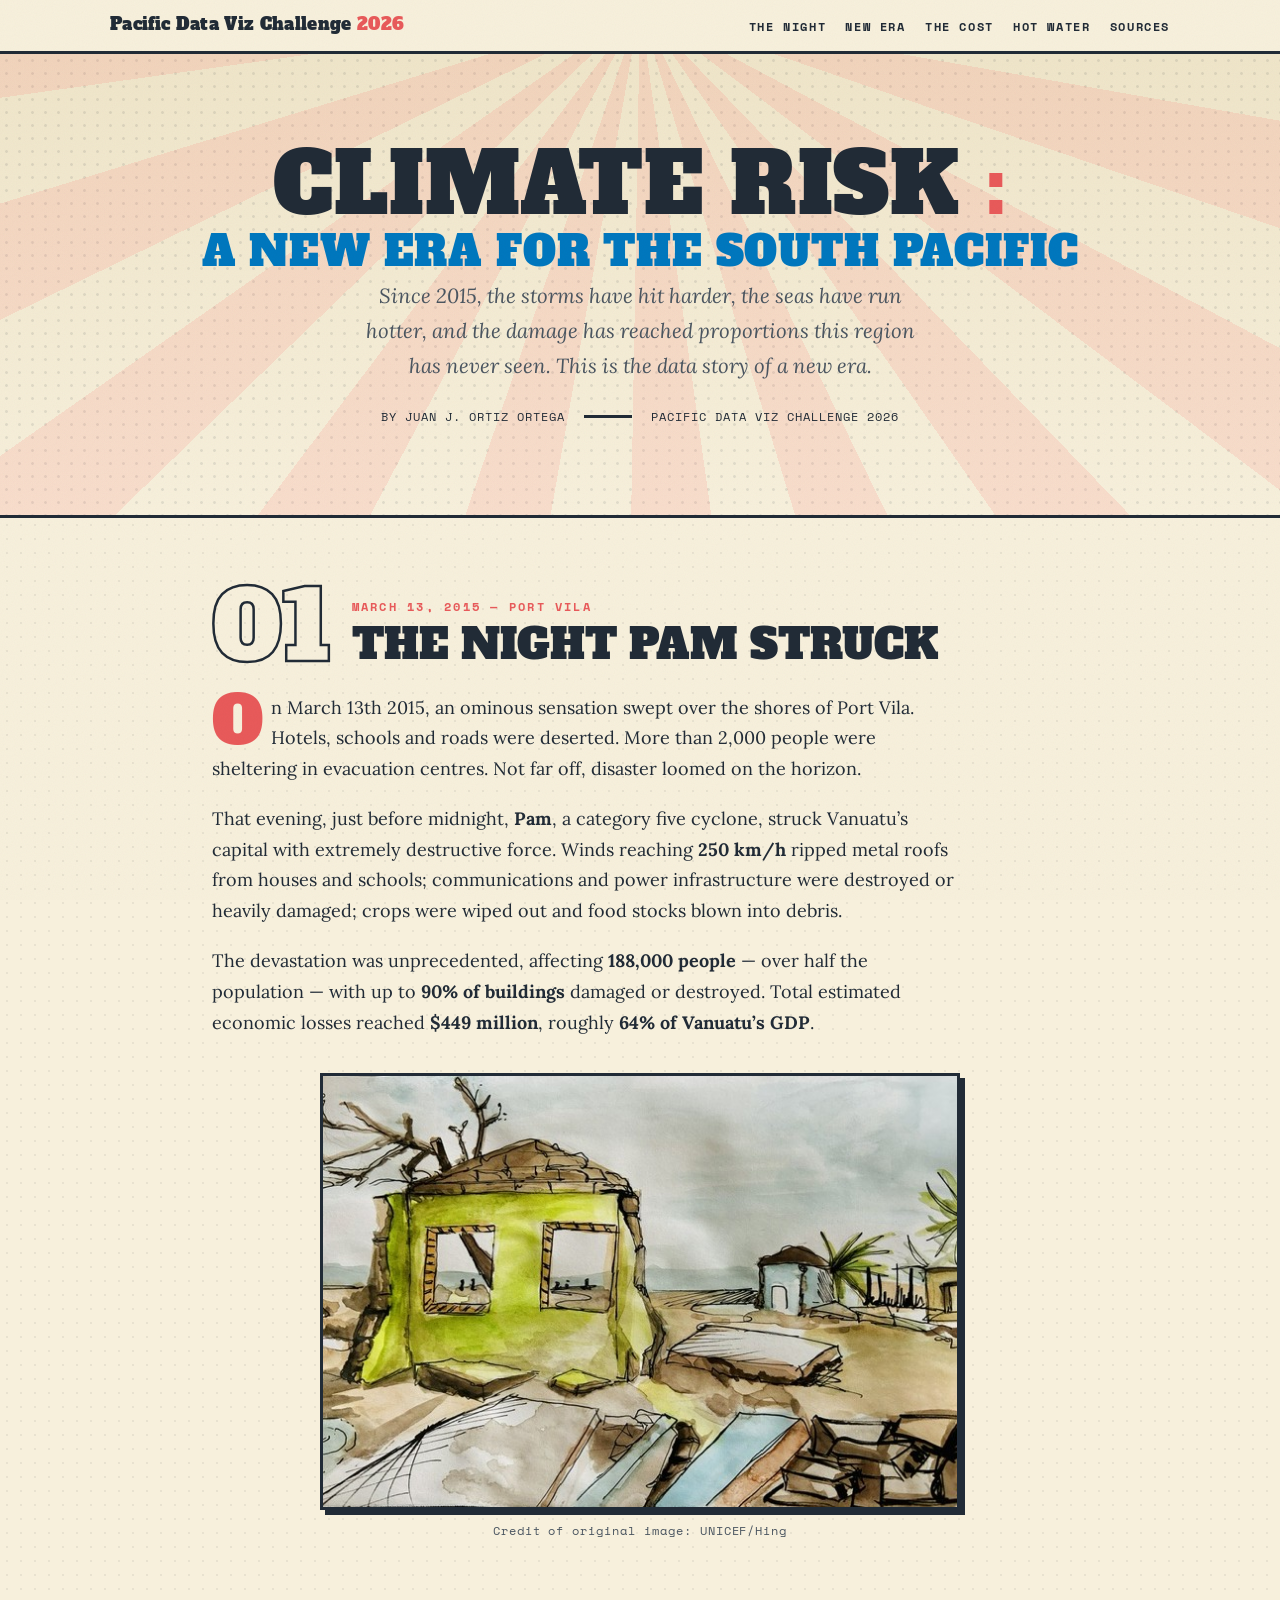
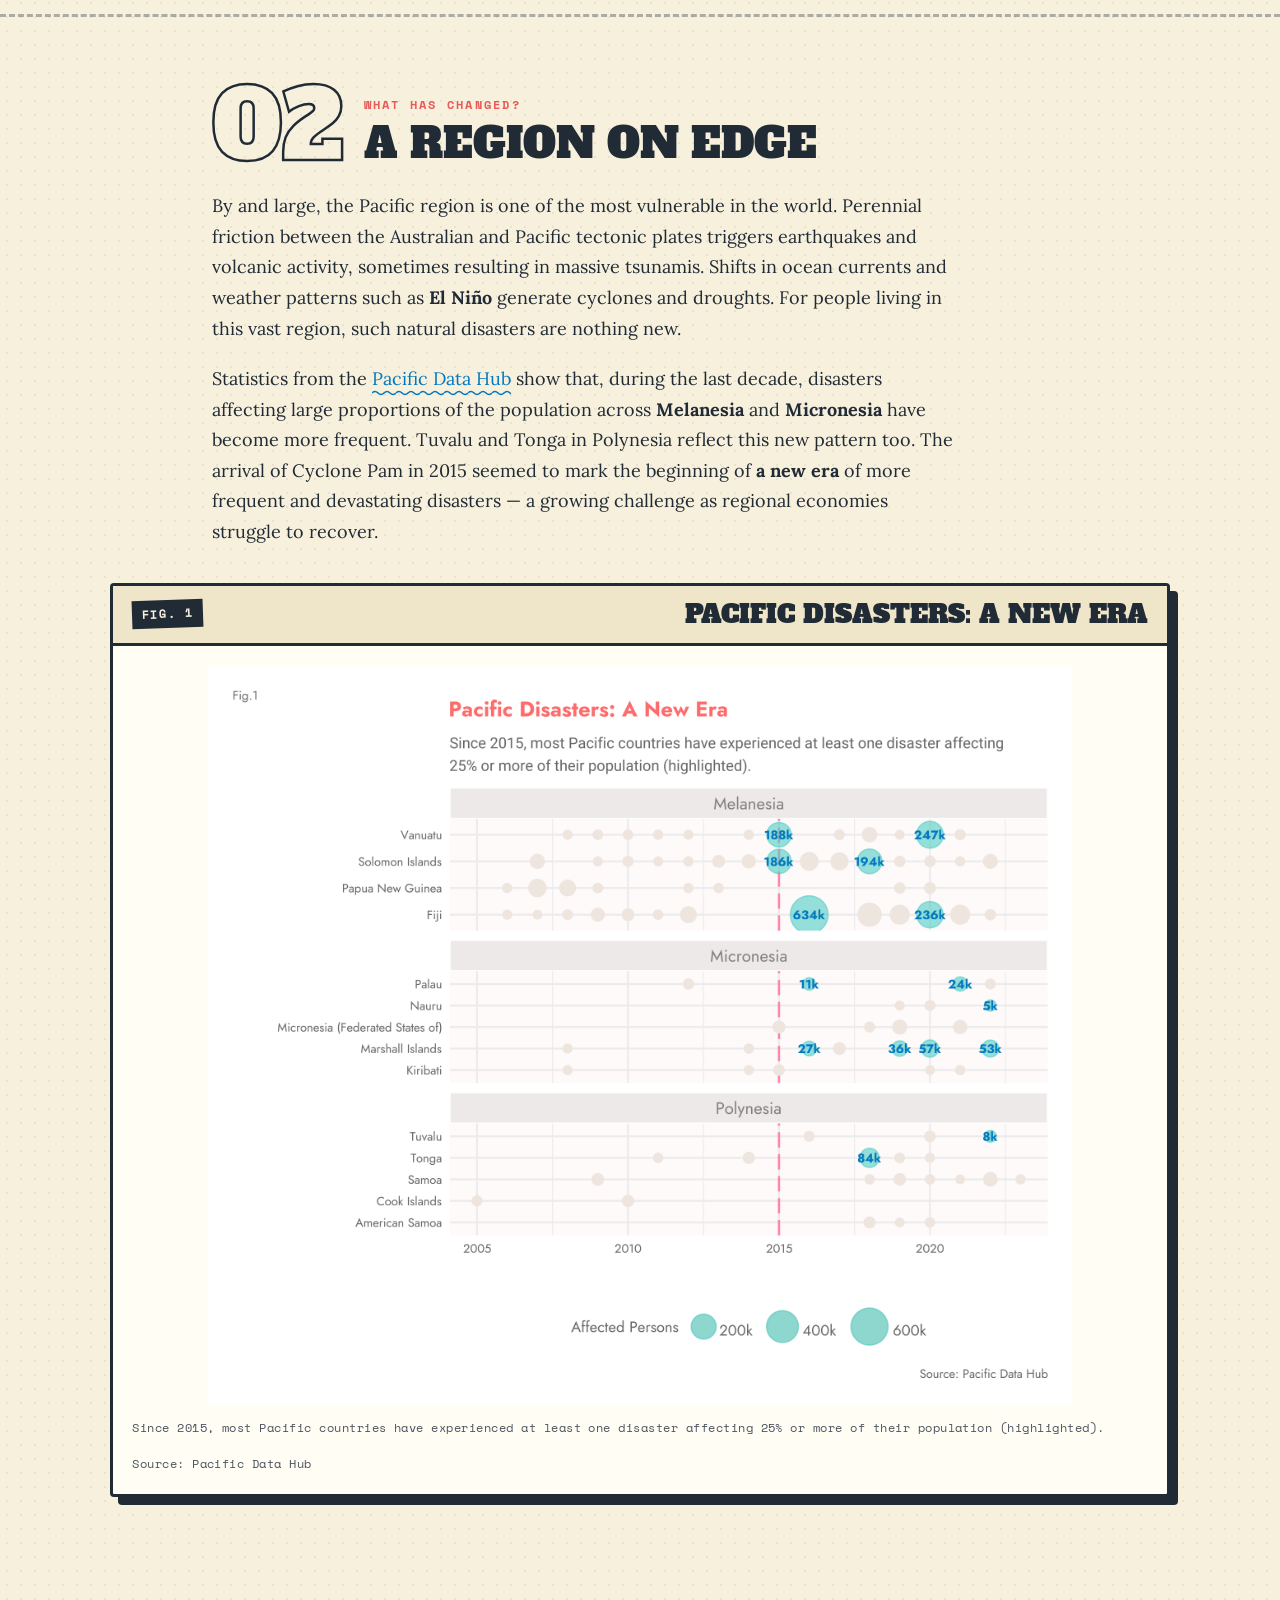
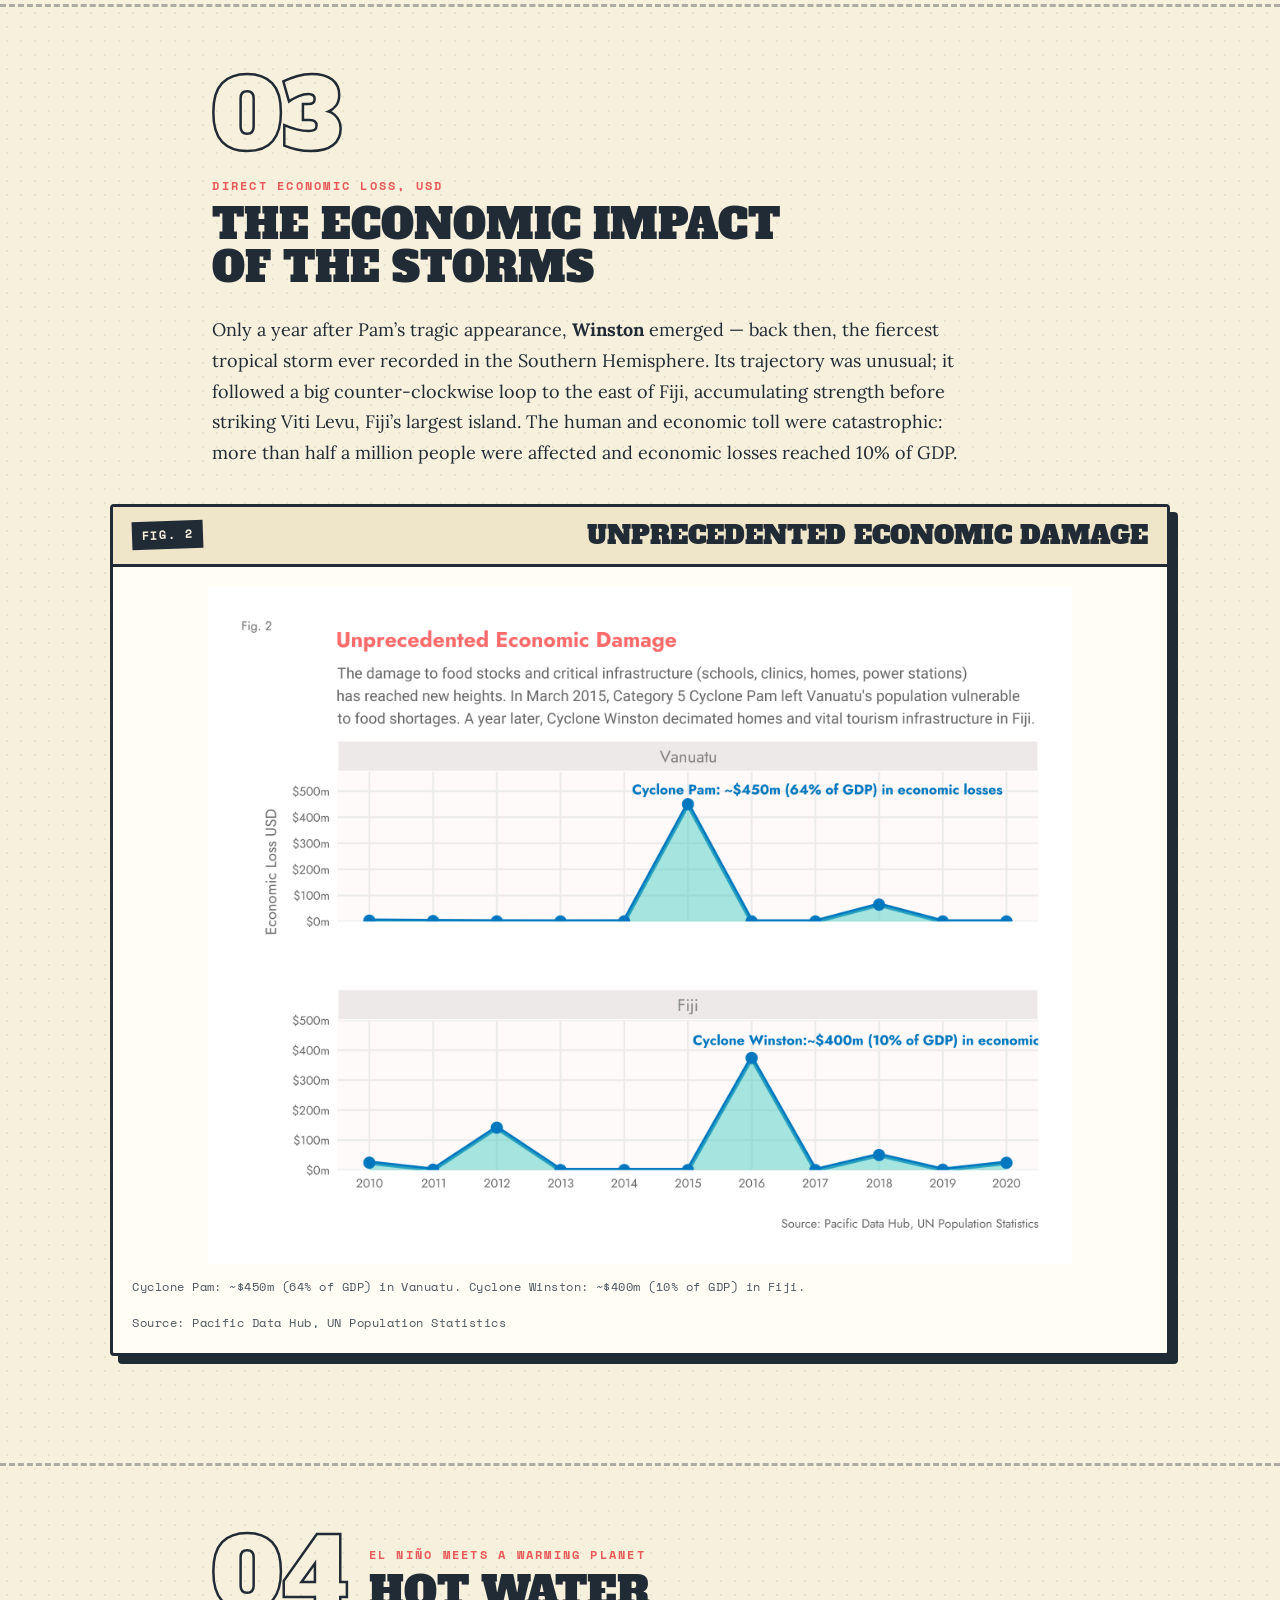
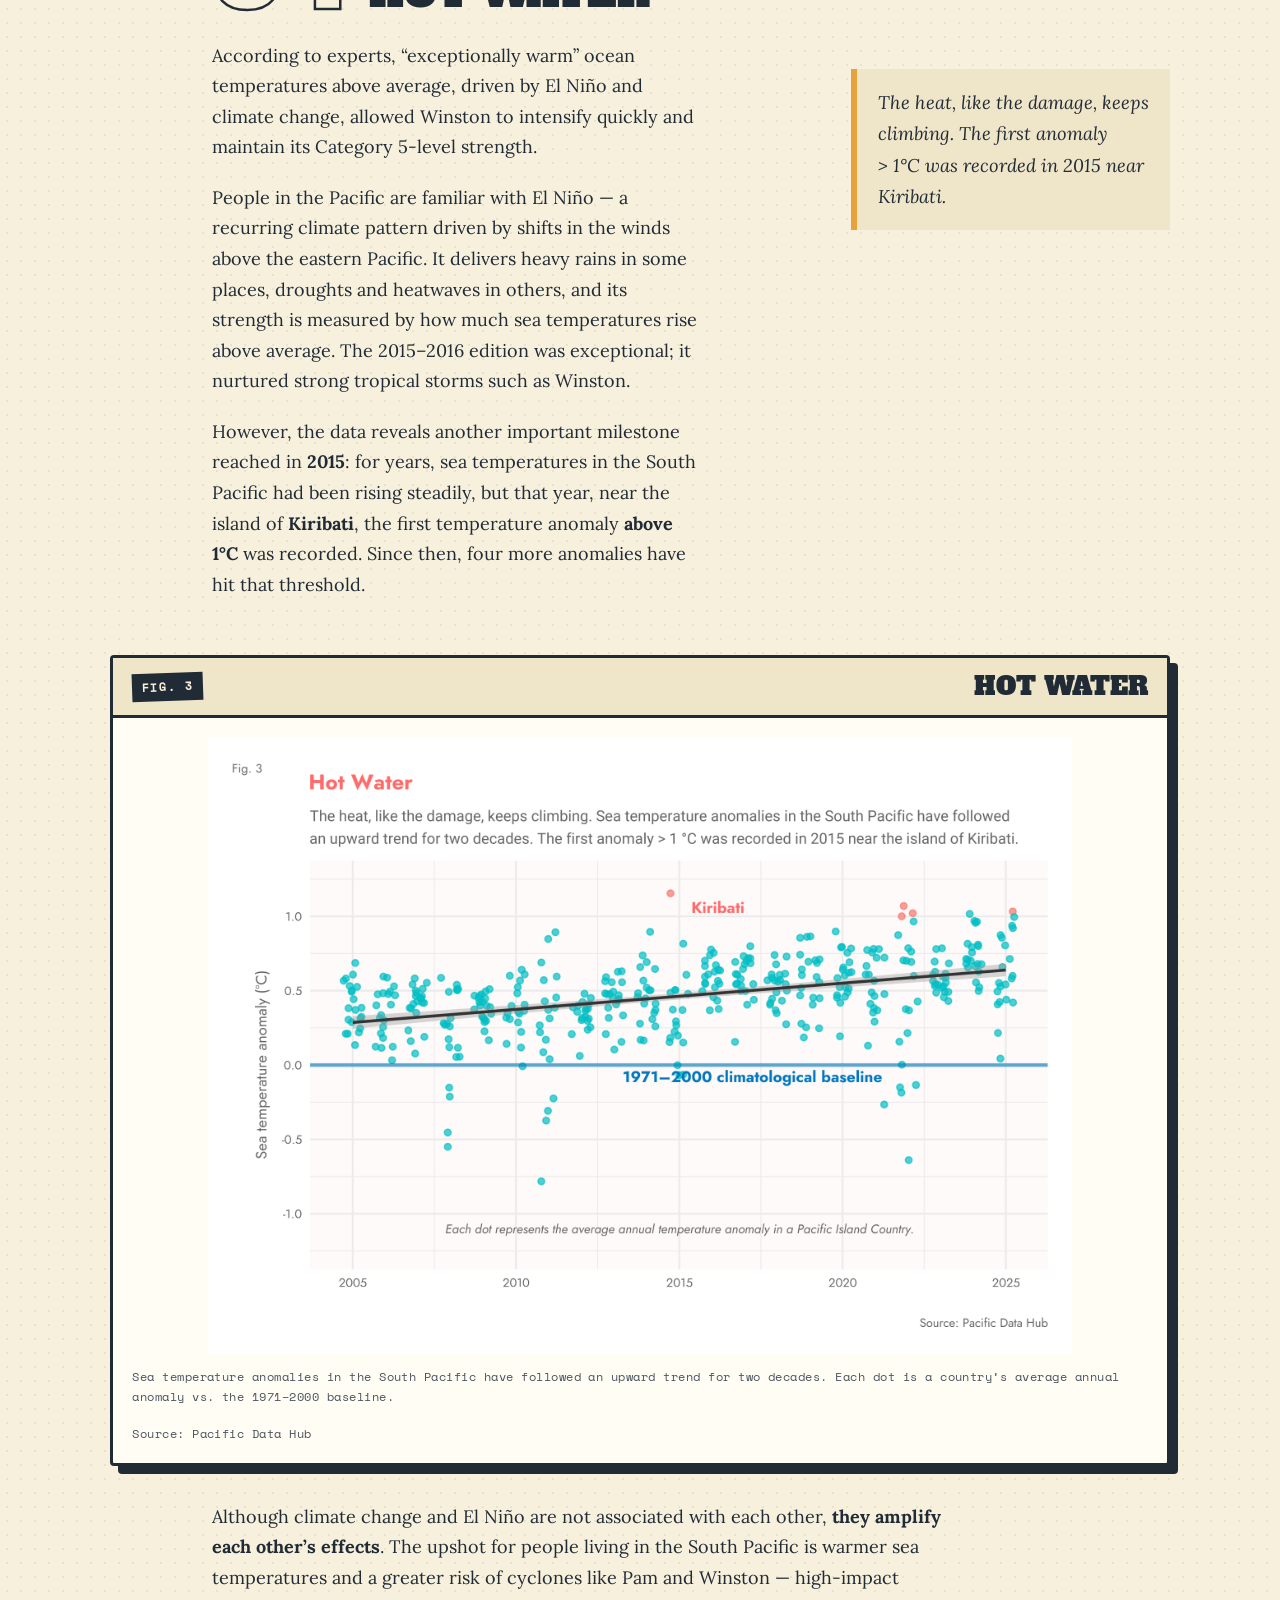
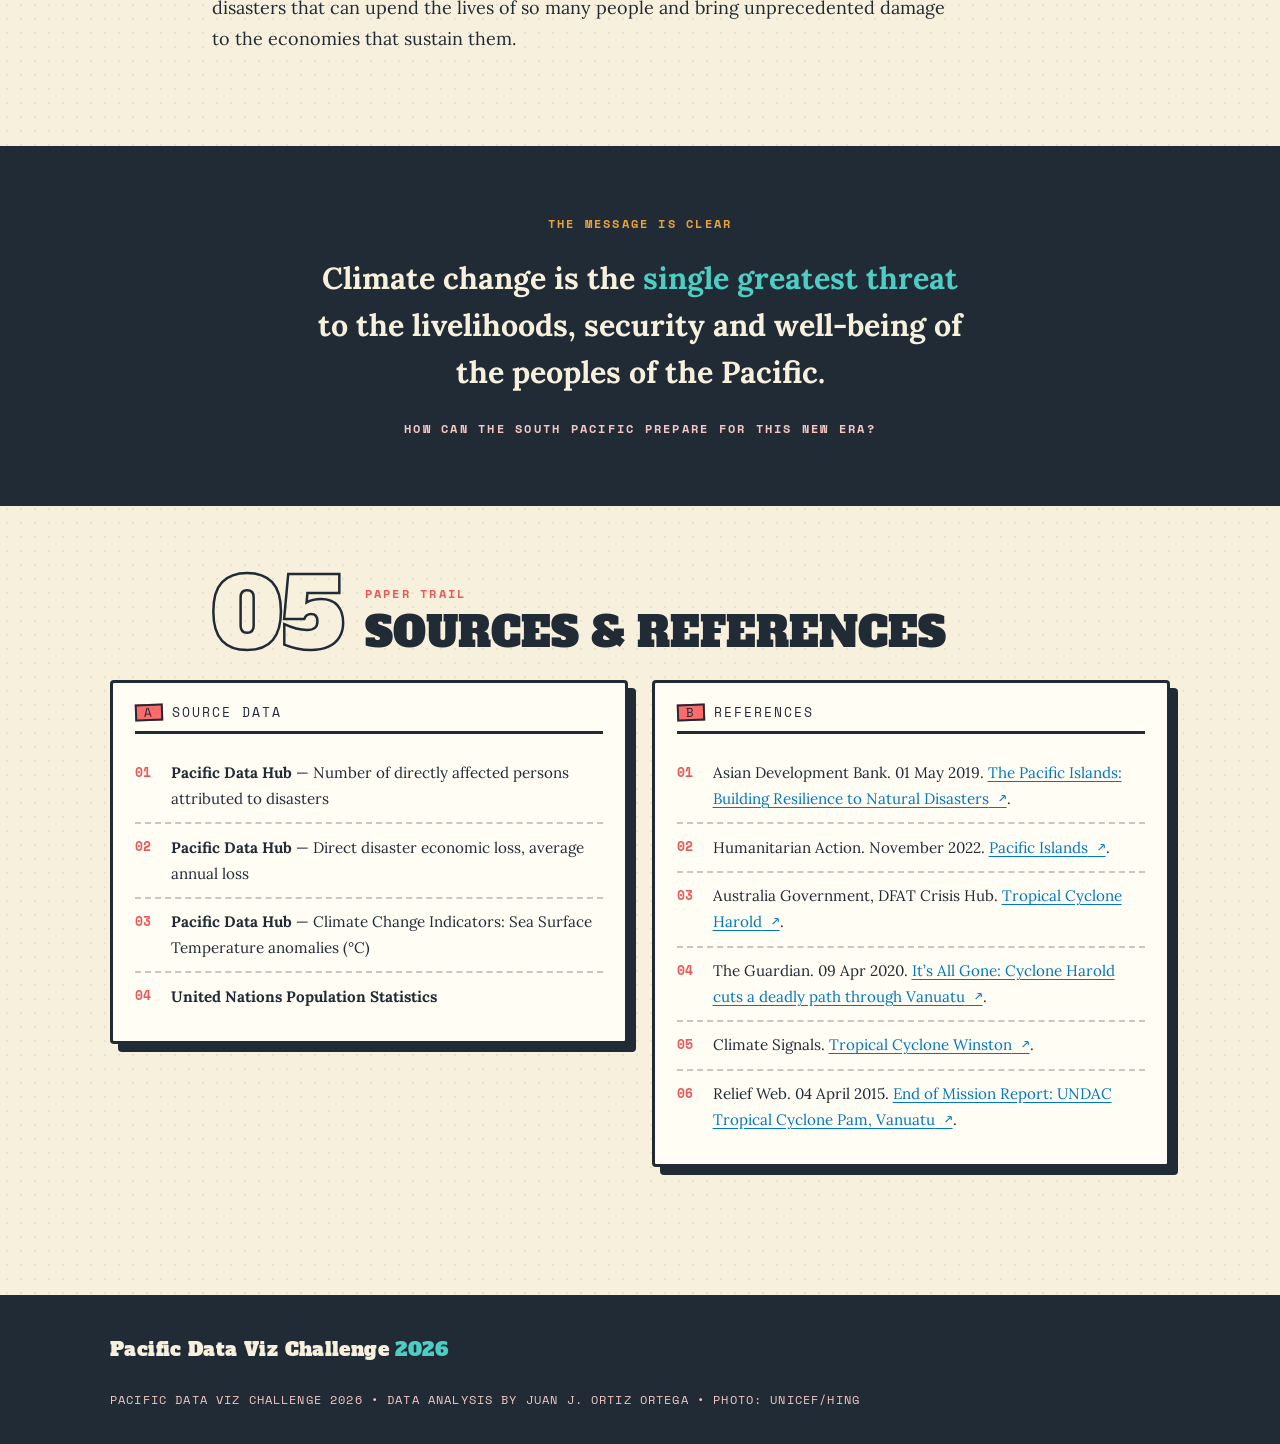
==== web/index.html @ 114a80de "Add retro-styled web page (web/) built from pcf_report.qmd content Self-contained index.html + style" ====
<!DOCTYPE html>
<html lang="en">
<head>
  <meta charset="utf-8">
  <meta name="viewport" content="width=device-width, initial-scale=1.0">
  <title>Climate Risk: A New Era for the South Pacific — Pacific Data Viz Challenge 2026</title>
  <meta name="description" content="A retro field report on climate risk and natural disasters in the South Pacific: Cyclones Pam, Winston and Harold, rising sea temperatures, and what the data says about a new era of disasters. Data: Pacific Data Hub, UN Population Statistics.">
  <meta name="author" content="Juan J. Ortiz Ortega">
  <link rel="icon" href="data:image/svg+xml,%3Csvg xmlns='http://www.w3.org/2000/svg' viewBox='0 0 32 32'%3E%3Crect width='32' height='32' fill='%23f7f0dc'/%3E%3Ccircle cx='16' cy='16' r='11' fill='none' stroke='%23212b36' stroke-width='2.5'/%3E%3Cpath d='M6 19 q5 -5 10 0 t10 0' fill='none' stroke='%234ecdc4' stroke-width='3'/%3E%3C/svg%3E">
  <link rel="preconnect" href="https://fonts.googleapis.com">
  <link rel="preconnect" href="https://fonts.gstatic.com" crossorigin>
  <link href="https://fonts.googleapis.com/css2?family=Alfa+Slab+One&family=Caveat:wght@600&family=Lora:ital,wght@0,400;0,500;0,700;1,400;1,500&family=Space+Mono:wght@400;700&display=swap" rel="stylesheet">
  <link rel="stylesheet" href="styles.css">
</head>
<body>
  <a class="skip-link" href="#main">Skip to content</a>

  <!-- ============ NAV ============ -->
  <nav class="topnav" aria-label="Main navigation">
    <div class="wrap">
      <a class="brand" href="#top">Pacific Data Viz Challenge <em>2026</em></a>
      <ul class="nav-links">
        <li><a href="#night">The Night</a></li>
        <li><a href="#new-era">New Era</a></li>
        <li><a href="#cost">The Cost</a></li>
        <li><a href="#hot-water">Hot Water</a></li>
        <li><a href="#sources">Sources</a></li>
      </ul>
    </div>
  </nav>

  <!-- ============ HERO ============ -->
  <header class="hero" id="top">
    <div class="wrap">
      <h1>Climate Risk <span class="accent">:</span><span class="line2">A New Era for the South Pacific</span></h1>
      <p class="deck">Since 2015, the storms have hit harder, the seas have run hotter, and the damage has reached proportions this region has never seen. This is the data story of a new era.</p>
      <div class="hero-meta">
        <span>By Juan J. Ortiz Ortega</span>
        <span class="rule" aria-hidden="true"></span>
        <span>Pacific Data Viz Challenge 2026</span>
      </div>
    </div>
  </header>

  <main id="main">

    <!-- ============ 01 THE NIGHT ============ -->
    <section class="section" id="night">
      <div class="wrap">
        <div class="sec-head">
          <span class="sec-num" aria-hidden="true">01</span>
          <div>
            <span class="eyebrow">March 13, 2015 &mdash; Port Vila</span>
            <h2>The Night Pam Struck</h2>
          </div>
        </div>
        <p class="dropcap">On March 13th 2015, an ominous sensation swept over the shores of Port Vila. Hotels, schools and roads were deserted. More than 2,000 people were sheltering in evacuation centres. Not far off, disaster loomed on the horizon.</p>
        <p>That evening, just before midnight, <strong>Pam</strong>, a category five cyclone, struck Vanuatu&rsquo;s capital with extremely destructive force. Winds reaching <strong>250&nbsp;km/h</strong> ripped metal roofs from houses and schools; communications and power infrastructure were destroyed or heavily damaged; crops were wiped out and food stocks blown into debris.</p>
        <p>The devastation was unprecedented, affecting <strong>188,000 people</strong> &mdash; over half the population &mdash; with up to <strong>90% of buildings</strong> damaged or destroyed. Total estimated economic losses reached <strong>$449 million</strong>, roughly <strong>64% of Vanuatu&rsquo;s GDP</strong>.</p>

        <figure class="lead-photo">
          <img src="img/cyclone_pam.jpg" alt="Cyclone Pam destruction in Port Vila, Vanuatu, March 2015" width="640" height="435" fetchpriority="high">
          <figcaption>Credit of original image: UNICEF/Hing</figcaption>
        </figure>
      </div>
    </section>

    <!-- ============ 02 NEW ERA ============ -->
    <section class="section" id="new-era">
      <div class="wrap">
        <div class="sec-head">
          <span class="sec-num" aria-hidden="true">02</span>
          <div>
            <span class="eyebrow">What has changed?</span>
            <h2>A Region on Edge</h2>
          </div>
        </div>
        <p>By and large, the Pacific region is one of the most vulnerable in the world. Perennial friction between the Australian and Pacific tectonic plates triggers earthquakes and volcanic activity, sometimes resulting in massive tsunamis. Shifts in ocean currents and weather patterns such as <strong>El Ni&ntilde;o</strong> generate cyclones and droughts. For people living in this vast region, such natural disasters are nothing new.</p>
        <p>Statistics from the <a class="wavy" href="https://pacificdata.org" target="_blank" rel="noopener">Pacific Data Hub</a> show that, during the last decade, disasters affecting large proportions of the population across <strong>Melanesia</strong> and <strong>Micronesia</strong> have become more frequent. Tuvalu and Tonga in Polynesia reflect this new pattern too. The arrival of Cyclone Pam in 2015 seemed to mark the beginning of <strong>a new era</strong> of more frequent and devastating disasters &mdash; a growing challenge as regional economies struggle to recover.</p>

        <article class="card figure-card">
          <div class="fig-head">
            <span class="fig-tag">Fig. 1</span>
            <h3>Pacific Disasters: A New Era</h3>
          </div>
          <figure>
            <img src="img/fig1_new_era.png" alt="Chart: since 2015, most Pacific countries have experienced at least one disaster affecting 25% or more of their population, highlighted in teal" width="4200" height="3600" loading="lazy" decoding="async">
            <figcaption>
              <span>Since 2015, most Pacific countries have experienced at least one disaster affecting 25% or more of their population (highlighted).</span>
              <span>Source: Pacific Data Hub</span>
            </figcaption>
          </figure>
        </article>
      </div>
    </section>

    <!-- ============ 03 THE COST ============ -->
    <section class="section" id="cost">
      <div class="wrap">
        <div class="sec-head">
          <span class="sec-num" aria-hidden="true">03</span>
          <div>
            <span class="eyebrow">Direct economic loss, USD</span>
            <h2>The Economic Impact of the Storms</h2>
          </div>
        </div>
        <p>Only a year after Pam&rsquo;s tragic appearance, <strong>Winston</strong> emerged &mdash; back then, the fiercest tropical storm ever recorded in the Southern Hemisphere. Its trajectory was unusual; it followed a big counter-clockwise loop to the east of Fiji, accumulating strength before striking Viti Levu, Fiji&rsquo;s largest island. The human and economic toll were catastrophic: more than half a million people were affected and economic losses reached 10% of GDP.</p>
        <article class="card figure-card">
          <div class="fig-head">
            <span class="fig-tag">Fig. 2</span>
            <h3>Unprecedented Economic Damage</h3>
          </div>
          <figure>
            <img src="img/fig2_economic.png" alt="Chart: economic losses from disasters in Vanuatu and Fiji, with Cyclone Pam at about $450 million (64% of GDP) and Cyclone Winston at about $400 million (10% of GDP) annotated" width="4200" height="3300" loading="lazy" decoding="async">
            <figcaption>
              <span>Cyclone Pam: ~$450m (64% of GDP) in Vanuatu. Cyclone Winston: ~$400m (10% of GDP) in Fiji.</span>
              <span>Source: Pacific Data Hub, UN Population Statistics</span>
            </figcaption>
          </figure>
        </article>
      </div>
    </section>

    <!-- ============ 04 HOT WATER ============ -->
    <section class="section" id="hot-water">
      <div class="wrap">
        <div class="sec-head">
          <span class="sec-num" aria-hidden="true">04</span>
          <div>
            <span class="eyebrow">El Ni&ntilde;o meets a warming planet</span>
            <h2>Hot Water</h2>
          </div>
        </div>
        <div class="two-col">
          <div>
            <p>According to experts, &ldquo;exceptionally warm&rdquo; ocean temperatures above average, driven by El Ni&ntilde;o and climate change, allowed Winston to intensify quickly and maintain its Category&nbsp;5-level strength.</p>
            <p>People in the Pacific are familiar with El Ni&ntilde;o &mdash; a recurring climate pattern driven by shifts in the winds above the eastern Pacific. It delivers heavy rains in some places, droughts and heatwaves in others, and its strength is measured by how much sea temperatures rise above average. The 2015&ndash;2016 edition was exceptional; it nurtured strong tropical storms such as Winston.</p>
            <p>However, the data reveals another important milestone reached in <strong>2015</strong>: for years, sea temperatures in the South Pacific had been rising steadily, but that year, near the island of <strong>Kiribati</strong>, the first temperature anomaly <strong>above 1&deg;C</strong> was recorded. Since then, four more anomalies have hit that threshold.</p>
          </div>
          <div>
            <blockquote class="pullquote">The heat, like the damage, keeps climbing. The first anomaly &gt;&nbsp;1&deg;C was recorded in 2015 near Kiribati.</blockquote>
          </div>
        </div>

        <article class="card figure-card">
          <div class="fig-head">
            <span class="fig-tag">Fig. 3</span>
            <h3>Hot Water</h3>
          </div>
          <figure>
            <img src="img/fig3_hot_water.png" alt="Scatter plot of sea surface temperature anomalies in the South Pacific from 1971 to 2023, showing an upward trend, with the first anomaly above 1 degree Celsius in 2015 near Kiribati annotated" width="4200" height="3000" loading="lazy" decoding="async">
            <figcaption>
              <span>Sea temperature anomalies in the South Pacific have followed an upward trend for two decades. Each dot is a country&rsquo;s average annual anomaly vs. the 1971&ndash;2000 baseline.</span>
              <span>Source: Pacific Data Hub</span>
            </figcaption>
          </figure>
        </article>

        <p>Although climate change and El Ni&ntilde;o are not associated with each other, <strong>they amplify each other&rsquo;s effects</strong>. The upshot for people living in the South Pacific is warmer sea temperatures and a greater risk of cyclones like Pam and Winston &mdash; high-impact disasters that can upend the lives of so many people and bring unprecedented damage to the economies that sustain them.</p>
      </div>
    </section>

    <!-- ============ BANNER ============ -->
    <section class="banner" aria-label="Key message">
      <div class="wrap">
        <span class="eyebrow">The message is clear</span>
        <blockquote>Climate change is the <span class="hl">single greatest threat</span> to the livelihoods, security and well-being of the peoples of the Pacific.</blockquote>
        <span class="eyebrow bottom">How can the South Pacific prepare for this new era?</span>
      </div>
    </section>

    <!-- ============ SOURCES ============ -->
    <section class="section" id="sources">
      <div class="wrap">
        <div class="sec-head">
          <span class="sec-num" aria-hidden="true">05</span>
          <div>
            <span class="eyebrow">Paper trail</span>
            <h2>Sources &amp; References</h2>
          </div>
        </div>
        <div class="refs-grid">
          <div class="card ref-card">
            <h3><span class="n">A</span>Source Data</h3>
            <ol>
              <li><strong>Pacific Data Hub</strong> &mdash; Number of directly affected persons attributed to disasters</li>
              <li><strong>Pacific Data Hub</strong> &mdash; Direct disaster economic loss, average annual loss</li>
              <li><strong>Pacific Data Hub</strong> &mdash; Climate Change Indicators: Sea Surface Temperature anomalies (&deg;C)</li>
              <li><strong>United Nations Population Statistics</strong></li>
            </ol>
          </div>
          <div class="card ref-card">
            <h3><span class="n">B</span>References</h3>
            <ol>
              <li>Asian Development Bank. 01 May 2019. <a class="ext" href="https://www.adb.org/results/pacific-islands-building-resilience-natural-disasters" target="_blank" rel="noopener">The Pacific Islands: Building Resilience to Natural Disasters</a>.</li>
              <li>Humanitarian Action. November 2022. <a class="ext" href="https://humanitarianaction.info/article/pacific-islands" target="_blank" rel="noopener">Pacific Islands</a>.</li>
              <li>Australia Government, DFAT Crisis Hub. <a class="ext" href="https://www.dfat.gov.au/crisis-hub/tropical-cyclone-harold" target="_blank" rel="noopener">Tropical Cyclone Harold</a>.</li>
              <li>The Guardian. 09 Apr 2020. <a class="ext" href="https://www.theguardian.com/world/2020/apr/10/its-all-gone-cyclone-harold-cuts-a-deadly-path-through-vanuatu" target="_blank" rel="noopener">It&rsquo;s All Gone: Cyclone Harold cuts a deadly path through Vanuatu</a>.</li>
              <li>Climate Signals. <a class="ext" href="https://www.climatesignals.org/events/cyclone-winston-2016#more" target="_blank" rel="noopener">Tropical Cyclone Winston</a>.</li>
              <li>Relief Web. 04 April 2015. <a class="ext" href="https://reliefweb.int/report/vanuatu/end-mission-report-united-nations-disaster-assessment-coordination-team-undac" target="_blank" rel="noopener">End of Mission Report: UNDAC Tropical Cyclone Pam, Vanuatu</a>.</li>
            </ol>
          </div>
        </div>
      </div>
    </section>
  </main>

  <!-- ============ FOOTER ============ -->
  <footer class="footer">
    <div class="wrap">
      <a class="brand" href="#top">Pacific Data Viz Challenge <em>2026</em></a>
      <p>Pacific Data Viz Challenge 2026 &bull; Data analysis by Juan J. Ortiz Ortega &bull; Photo: UNICEF/Hing</p>
    </div>
  </footer>
</body>
</html>
---- web/styles.css ----
/* ============================================================
   SOUTH PACIFIC DISPATCH — retro field-report theme
   Palette drawn from the report charts: teal #4ECDC4,
   coral #FF6B6B, ocean blue #0077BE — on warm paper.
   ============================================================ */

:root {
  --paper:      #f7f0dc;
  --paper-2:    #efe5c9;
  --card:       #fffdf4;
  --ink:        #212b36;
  --ink-soft:   #4a5560;
  --teal:       #2aa79b;
  --teal-bright:#4ecdc4;
  --coral:      #e85a5a;
  --coral-bright:#ff6b6b;
  --blue:       #0077be;
  --mustard:    #e9a13b;
  --pink:       #f4c7c3;

  --font-display: "Alfa Slab One", "Rockwell", serif;
  --font-body:    "Lora", Georgia, serif;
  --font-mono:    "Space Mono", "Courier New", monospace;

  --border: 3px solid var(--ink);
  --shadow: 8px 8px 0 var(--ink);
  --shadow-sm: 5px 5px 0 var(--ink);
  --radius: 4px;

  --wrap: 1140px;
  --gutter: clamp(1rem, 4vw, 2.5rem);
}

/* ---------- Reset / base ---------- */
*, *::before, *::after { box-sizing: border-box; }

html {
  scroll-behavior: smooth;
  scroll-padding-top: 96px;
}

body {
  margin: 0;
  font-family: var(--font-body);
  font-size: clamp(1rem, 0.95rem + 0.25vw, 1.125rem);
  line-height: 1.7;
  color: var(--ink);
  background-color: var(--paper);
  background-image:
    radial-gradient(circle, rgba(33, 43, 54, 0.07) 1px, transparent 1.4px);
  background-size: 14px 14px;
}

/* paper grain overlay */
body::after {
  content: "";
  position: fixed;
  inset: 0;
  z-index: 999;
  pointer-events: none;
  opacity: 0.05;
  mix-blend-mode: multiply;
  background-image: url("data:image/svg+xml,%3Csvg xmlns='http://www.w3.org/2000/svg' width='240' height='240'%3E%3Cfilter id='n'%3E%3CfeTurbulence type='fractalNoise' baseFrequency='0.9' numOctaves='2'/%3E%3C/filter%3E%3Crect width='240' height='240' filter='url(%23n)'/%3E%3C/svg%3E");
}

img { max-width: 100%; height: auto; display: block; }

h1, h2, h3 {
  font-family: var(--font-display);
  font-weight: 400;
  line-height: 1.05;
  margin: 0 0 0.5em;
  text-wrap: balance;
}

p { margin: 0 0 1.1em; max-width: 68ch; }

/* experiment: push the left margin of prose to the right */
.section .sec-head,
.section p,
.section .pullquote {
  margin-left: clamp(2rem, 8vw, 7rem);
}

a { color: var(--blue); text-underline-offset: 3px; }
a:hover { color: var(--coral); }

:focus-visible {
  outline: 3px dashed var(--coral);
  outline-offset: 3px;
}

::selection { background: var(--mustard); color: var(--ink); }

.wrap {
  max-width: var(--wrap);
  margin-inline: auto;
  padding-inline: var(--gutter);
}

.skip-link {
  position: absolute;
  left: -9999px;
  top: 0;
  z-index: 1000;
  background: var(--ink);
  color: var(--paper);
  font-family: var(--font-mono);
  font-size: 0.85rem;
  padding: 0.6rem 1rem;
}
.skip-link:focus { left: 0; }

/* ---------- Retro building blocks ---------- */

.eyebrow {
  font-family: var(--font-mono);
  font-size: 0.78rem;
  font-weight: 700;
  letter-spacing: 0.18em;
  text-transform: uppercase;
}

/* hard-shadow card */
.card {
  background: var(--card);
  border: var(--border);
  box-shadow: var(--shadow);
  border-radius: var(--radius);
}

/* wavy underline for inline links */
.wavy {
  text-decoration: none;
  background: url("data:image/svg+xml,%3Csvg xmlns='http://www.w3.org/2000/svg' width='24' height='6' viewBox='0 0 24 6'%3E%3Cpath d='M0 3 Q3 0 6 3 T12 3 T18 3 T24 3' fill='none' stroke='%230077be' stroke-width='1.6'/%3E%3C/svg%3E") repeat-x left bottom;
  background-size: 24px 6px;
  padding-bottom: 6px;
}
.wavy:hover { background-image: url("data:image/svg+xml,%3Csvg xmlns='http://www.w3.org/2000/svg' width='24' height='6' viewBox='0 0 24 6'%3E%3Cpath d='M0 3 Q3 0 6 3 T12 3 T18 3 T24 3' fill='none' stroke='%23e85a5a' stroke-width='1.6'/%3E%3C/svg%3E"); }

/* ---------- Top nav ---------- */

.topnav {
  position: sticky;
  top: 0;
  z-index: 100;
  background: var(--paper);
  border-bottom: var(--border);
}
.topnav .wrap {
  display: flex;
  align-items: center;
  justify-content: space-between;
  gap: 1rem;
  flex-wrap: wrap;
  padding-block: 0.65rem;
}
.brand {
  font-family: var(--font-display);
  font-size: 1.05rem;
  color: var(--ink);
  text-decoration: none;
  letter-spacing: 0.02em;
  white-space: nowrap;
}
.brand em { color: var(--coral); font-style: normal; }
.nav-links {
  display: flex;
  gap: 1.2rem;
  flex-wrap: wrap;
  list-style: none;
  margin: 0;
  padding: 0;
}
.nav-links a {
  font-family: var(--font-mono);
  font-size: 0.72rem;
  font-weight: 700;
  letter-spacing: 0.14em;
  text-transform: uppercase;
  color: var(--ink);
  text-decoration: none;
}
.nav-links a:hover { color: var(--coral); text-decoration: underline wavy var(--coral); text-underline-offset: 5px; }
/* ---------- Hero ---------- */

.hero {
  position: relative;
  overflow: hidden;
  border-bottom: var(--border);
  background:
    repeating-conic-gradient(
      from -8deg at 50% -10%,
      rgba(255, 107, 107, 0.14) 0deg 9deg,
      transparent 9deg 18deg
    ),
    radial-gradient(circle, rgba(33, 43, 54, 0.10) 1.2px, transparent 1.6px),
    linear-gradient(var(--paper-2), var(--paper));
  background-size: auto, 13px 13px, auto;
  text-align: center;
}
.hero .wrap {
  padding-block: clamp(3rem, 8vw, 5.5rem);
}
.hero h1 {
  font-size: clamp(2.6rem, 7.2vw, 5.2rem);
  text-transform: uppercase;
  letter-spacing: 0.01em;
  margin-bottom: 0.35rem;
}
.hero h1 .accent { color: var(--coral); }
.hero h1 .line2 {
  display: block;
  font-size: clamp(1.5rem, 3.6vw, 2.6rem);
  color: var(--blue);
}
.hero .deck {
  font-size: clamp(1.05rem, 1.6vw, 1.3rem);
  font-style: italic;
  color: var(--ink-soft);
  max-width: 46ch;
  margin-inline: auto;
}
.hero-meta {
  margin-top: 1.4rem;
  display: flex;
  align-items: center;
  justify-content: center;
  gap: 1.2rem;
  flex-wrap: wrap;
  font-family: var(--font-mono);
  font-size: 0.78rem;
  letter-spacing: 0.08em;
  text-transform: uppercase;
}
.hero-meta .rule { flex: 0 0 48px; border-top: 3px solid var(--ink); }

/* ---------- Lead photo (the one image from the original report) ---------- */

.lead-photo {
  max-width: 640px;
  margin: 2.2rem auto 0;
  text-align: center;
}
.lead-photo img {
  margin-inline: auto;
  border: var(--border);
  box-shadow: var(--shadow-sm);
  background: var(--card);
}
.lead-photo figcaption {
  font-family: var(--font-mono);
  font-size: 0.75rem;
  letter-spacing: 0.08em;
  color: var(--ink-soft);
  padding-top: 0.7rem;
}

/* ---------- Story sections ---------- */

.section { padding-block: clamp(2.5rem, 6vw, 4.5rem); }
.section + .section { border-top: 3px dashed rgba(33, 43, 54, 0.35); }

.sec-head {
  display: flex;
  align-items: flex-end;
  gap: 1.2rem;
  margin-bottom: 1.6rem;
  flex-wrap: wrap;
}
.sec-num {
  font-family: var(--font-display);
  font-size: clamp(3.2rem, 8vw, 6rem);
  line-height: 0.8;
  color: transparent;
  -webkit-text-stroke: 2.5px var(--ink);
  user-select: none;
}
.sec-head h2 {
  font-size: clamp(1.7rem, 4vw, 2.6rem);
  text-transform: uppercase;
  margin: 0;
}
.sec-head .eyebrow { color: var(--coral); margin-bottom: 0.4rem; display: block; }

.two-col {
  display: grid;
  grid-template-columns: 1.4fr 1fr;
  gap: clamp(1.5rem, 4vw, 3rem);
  align-items: start;
}

.dropcap::first-letter {
  font-family: var(--font-display);
  float: left;
  font-size: 3.6em;
  line-height: 0.8;
  padding: 0.06em 0.12em 0 0;
  color: var(--coral);
}

.pullquote {
  margin: 1.8rem 0 0;
  padding: 1.1rem 1.3rem;
  border-left: 6px solid var(--mustard);
  background: var(--paper-2);
  font-size: 1.15rem;
  font-style: italic;
}

/* ---------- Figure cards ---------- */

.figure-card { margin-block: 2.2rem; }
.figure-card .fig-head {
  display: flex;
  align-items: center;
  justify-content: space-between;
  gap: 1rem;
  flex-wrap: wrap;
  padding: 0.9rem 1.2rem;
  border-bottom: var(--border);
  background: var(--paper-2);
}
.fig-tag {
  font-family: var(--font-mono);
  font-weight: 700;
  font-size: 0.75rem;
  letter-spacing: 0.14em;
  text-transform: uppercase;
  background: var(--ink);
  color: var(--paper);
  padding: 0.25rem 0.6rem;
  transform: rotate(-2deg);
}
.fig-head h3 { margin: 0; font-size: clamp(1.15rem, 2.4vw, 1.6rem); text-transform: uppercase; }
.figure-card figure { margin: 0; padding: 1.2rem; }
/* single frame: the card border only — no inner border on the chart itself */
.figure-card figure img {
  width: 85%;
  margin-inline: auto;
  background: #fff;
}
.figure-card figcaption {
  font-family: var(--font-mono);
  font-size: 0.75rem;
  letter-spacing: 0.04em;
  color: var(--ink-soft);
  padding-top: 0.8rem;
  display: flex;
  justify-content: space-between;
  gap: 1rem;
  flex-wrap: wrap;
}

/* ---------- Quote banner ---------- */

.banner {
  background: var(--ink);
  color: var(--paper);
  border-block: var(--border);
  text-align: center;
  padding-block: clamp(2.5rem, 6vw, 4rem);
}
.banner .eyebrow { color: var(--mustard); display: block; margin-bottom: 1.2rem; }
.banner blockquote {
  margin: 0 auto;
  max-width: 34ch;
  font-family: var(--font-body);
  font-weight: 700;
  font-size: clamp(1.25rem, 2.6vw, 1.9rem);
  line-height: 1.55;
}
.banner blockquote .hl { color: var(--teal-bright); }
.banner .eyebrow.bottom { margin-top: 1.4rem; margin-bottom: 0; color: var(--pink); }

/* ---------- Sources / references ---------- */

.refs-grid {
  display: grid;
  grid-template-columns: 1fr 1fr;
  gap: 1.5rem;
  align-items: start;
}
.ref-card { padding: 1.3rem 1.4rem; }
.ref-card h3 {
  font-family: var(--font-mono);
  font-size: 0.8rem;
  letter-spacing: 0.16em;
  text-transform: uppercase;
  border-bottom: 3px solid var(--ink);
  padding-bottom: 0.6rem;
  margin-bottom: 1rem;
}
.ref-card h3 .n {
  display: inline-block;
  background: var(--coral-bright);
  border: 2px solid var(--ink);
  padding: 0 0.45rem;
  margin-right: 0.5rem;
  transform: rotate(-2deg);
}
.ref-card ol { margin: 0; padding: 0; list-style: none; counter-reset: ref; }
.ref-card li {
  counter-increment: ref;
  padding: 0.65rem 0 0.65rem 2.2rem;
  position: relative;
  border-bottom: 2px dashed rgba(33, 43, 54, 0.25);
  font-size: 0.95rem;
  text-align: left;
}
.ref-card li:last-child { border-bottom: 0; }
.ref-card li::before {
  content: counter(ref, decimal-leading-zero);
  position: absolute;
  left: 0;
  top: 0.75rem;
  font-family: var(--font-mono);
  font-weight: 700;
  font-size: 0.8rem;
  color: var(--coral);
}
.ref-card .ext::after { content: " \2197"; font-family: var(--font-mono); }

/* ---------- Footer ---------- */

.footer {
  border-top: var(--border);
  background: var(--ink);
  color: var(--paper);
  margin-top: clamp(2rem, 5vw, 3.5rem);
  padding-block: 2.2rem;
}
.footer .wrap {
  display: flex;
  justify-content: space-between;
  gap: 1.5rem;
  flex-wrap: wrap;
  align-items: center;
}
.footer .brand { color: var(--paper); font-size: 1.2rem; }
.footer .brand em { color: var(--teal-bright); }
.footer p { margin: 0; font-family: var(--font-mono); font-size: 0.72rem; letter-spacing: 0.1em; text-transform: uppercase; color: var(--pink); max-width: none; }
.footer a { color: var(--mustard); }

/* ---------- Responsive ---------- */

@media (max-width: 860px) {
  .two-col { grid-template-columns: 1fr; }
  .refs-grid { grid-template-columns: 1fr; }
}

@media (max-width: 520px) {
  .topnav .wrap { justify-content: center; }
  .sec-head { gap: 0.7rem; }
}

/* ---------- Reduced motion ---------- */

@media (prefers-reduced-motion: reduce) {
  html { scroll-behavior: auto; }
  * { transition: none !important; }
}
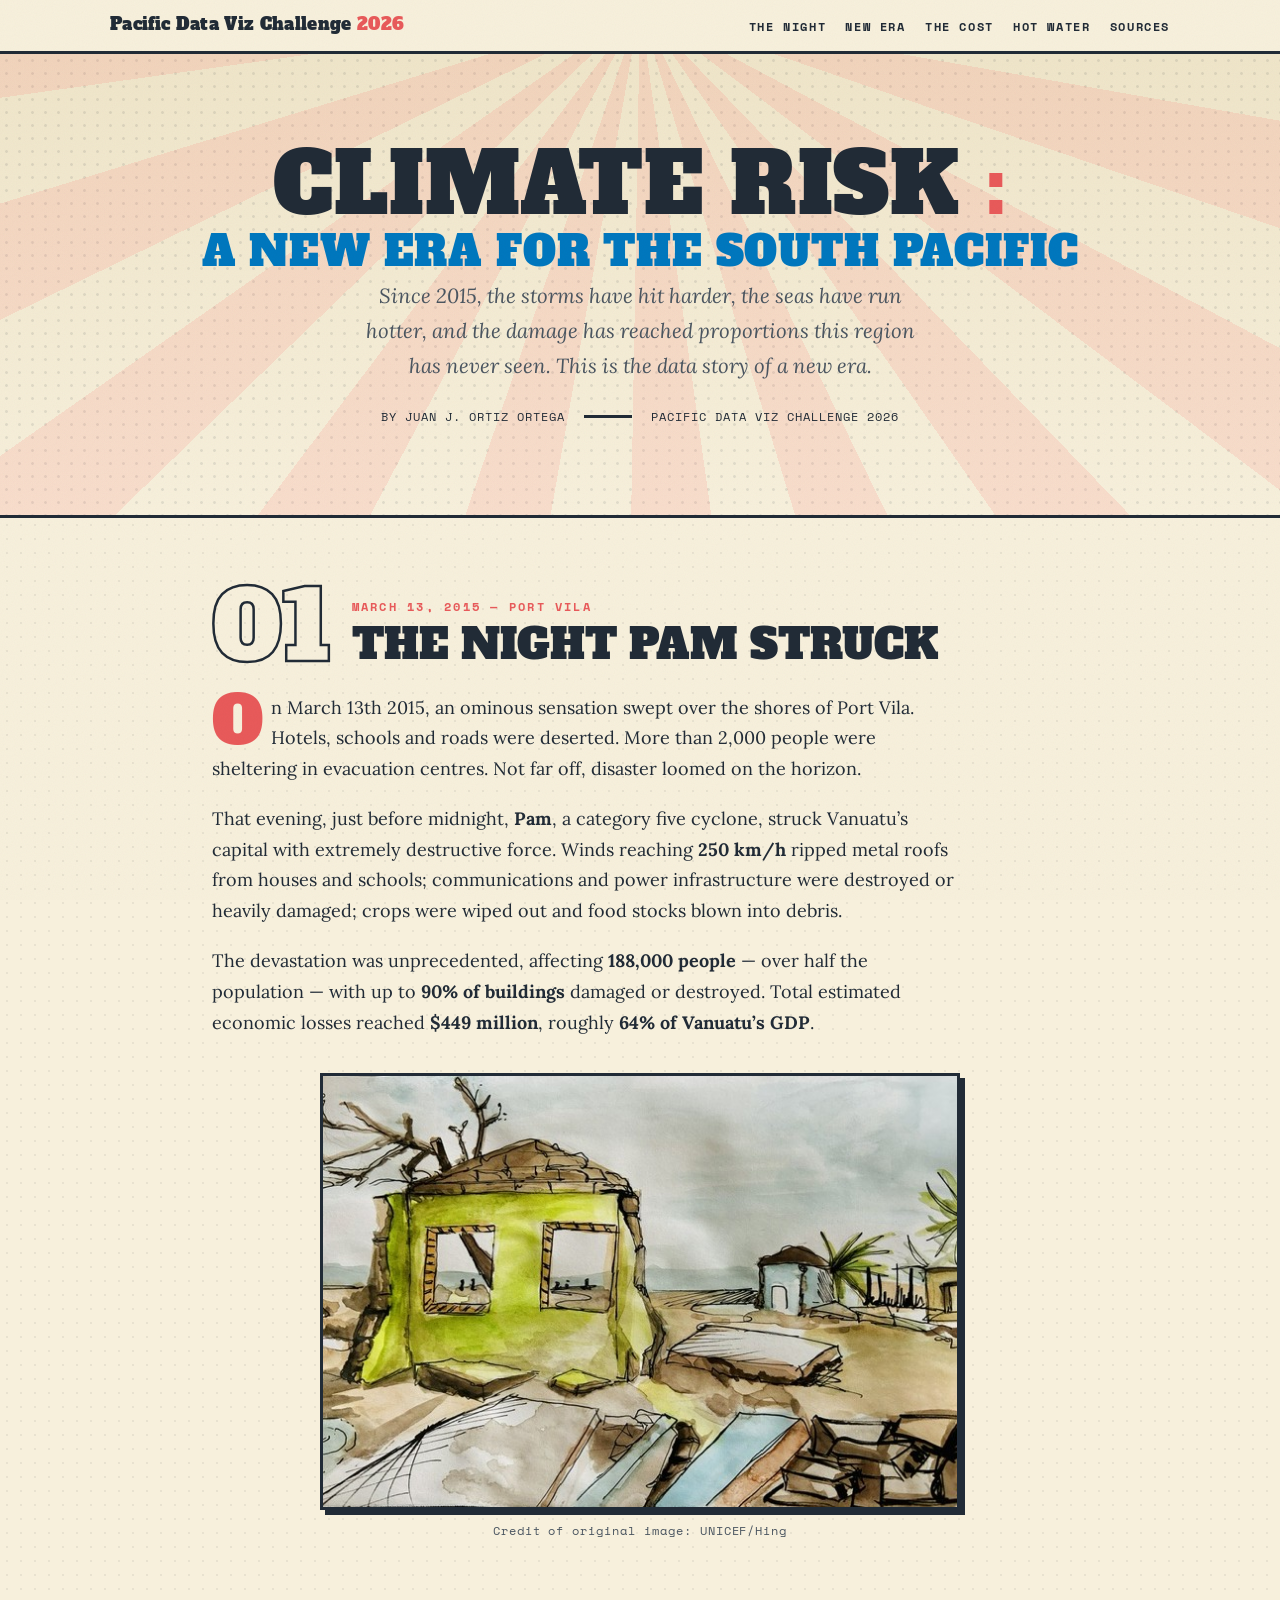
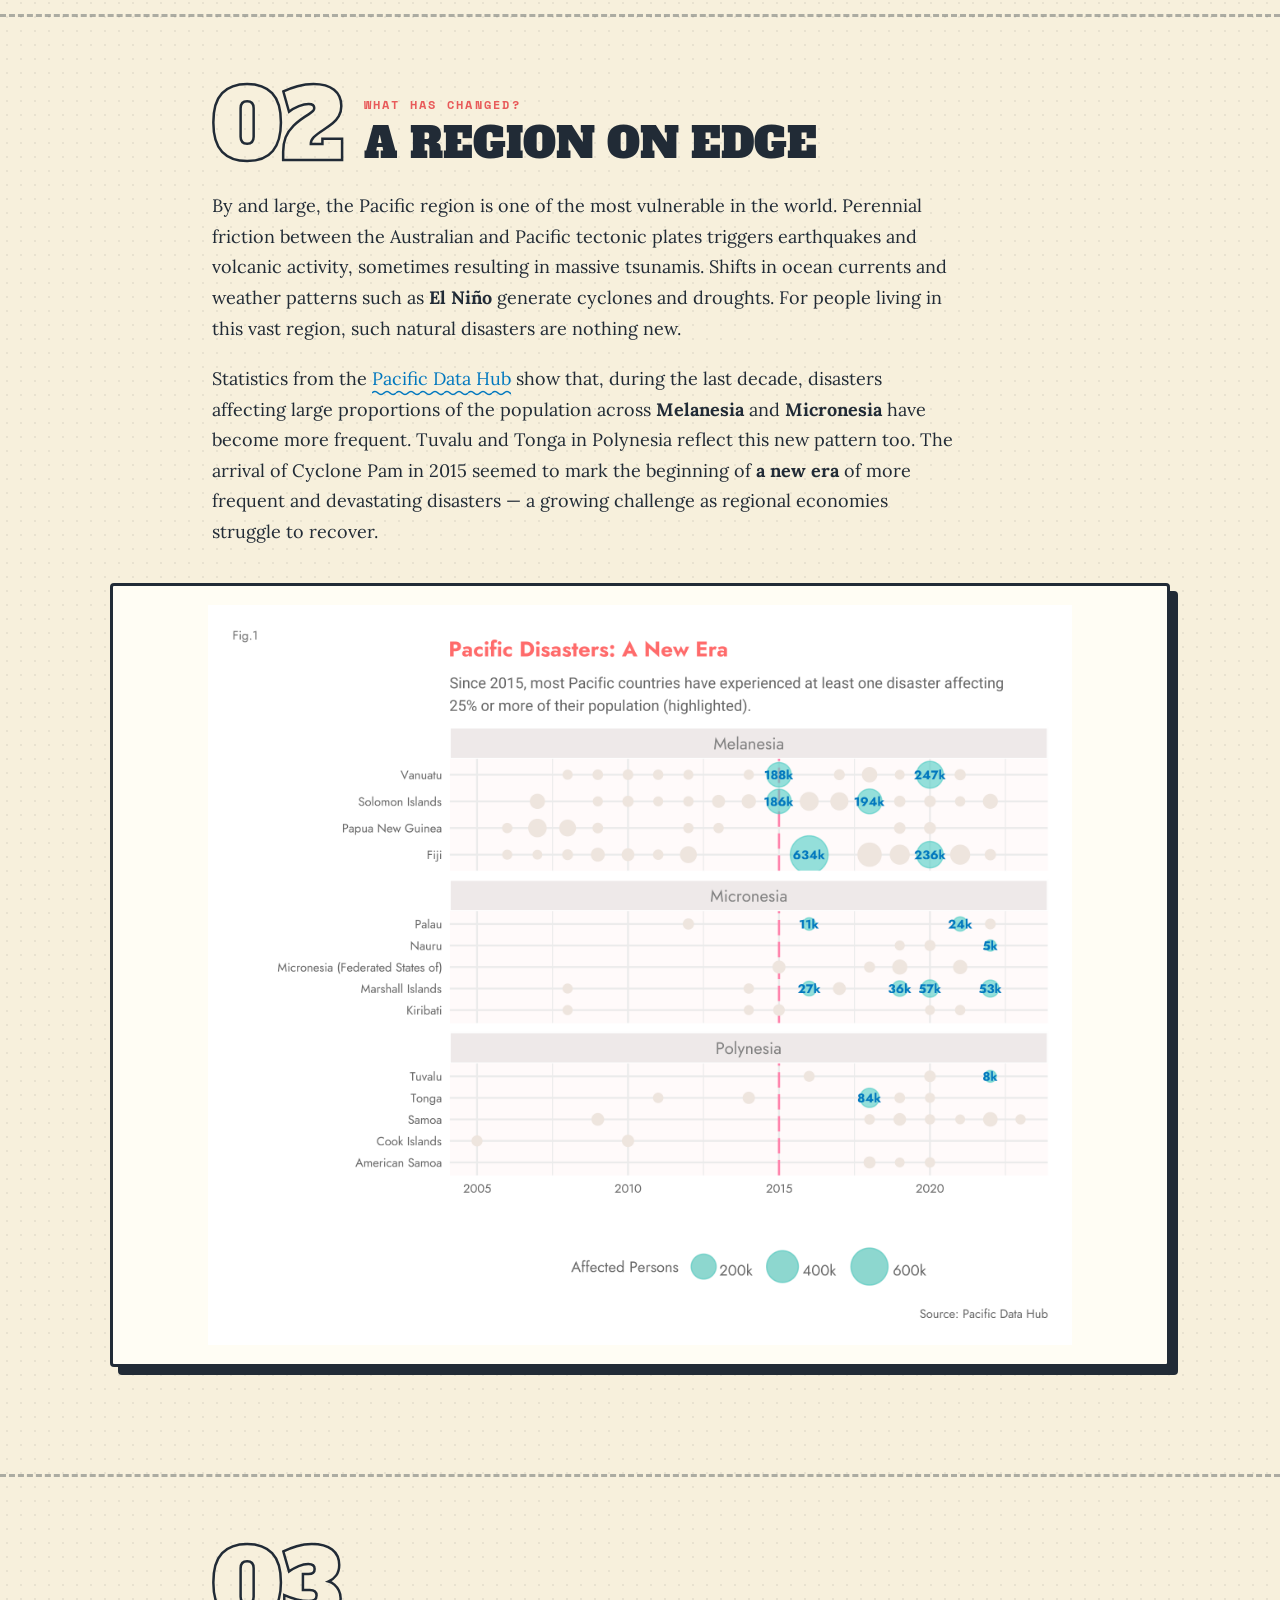
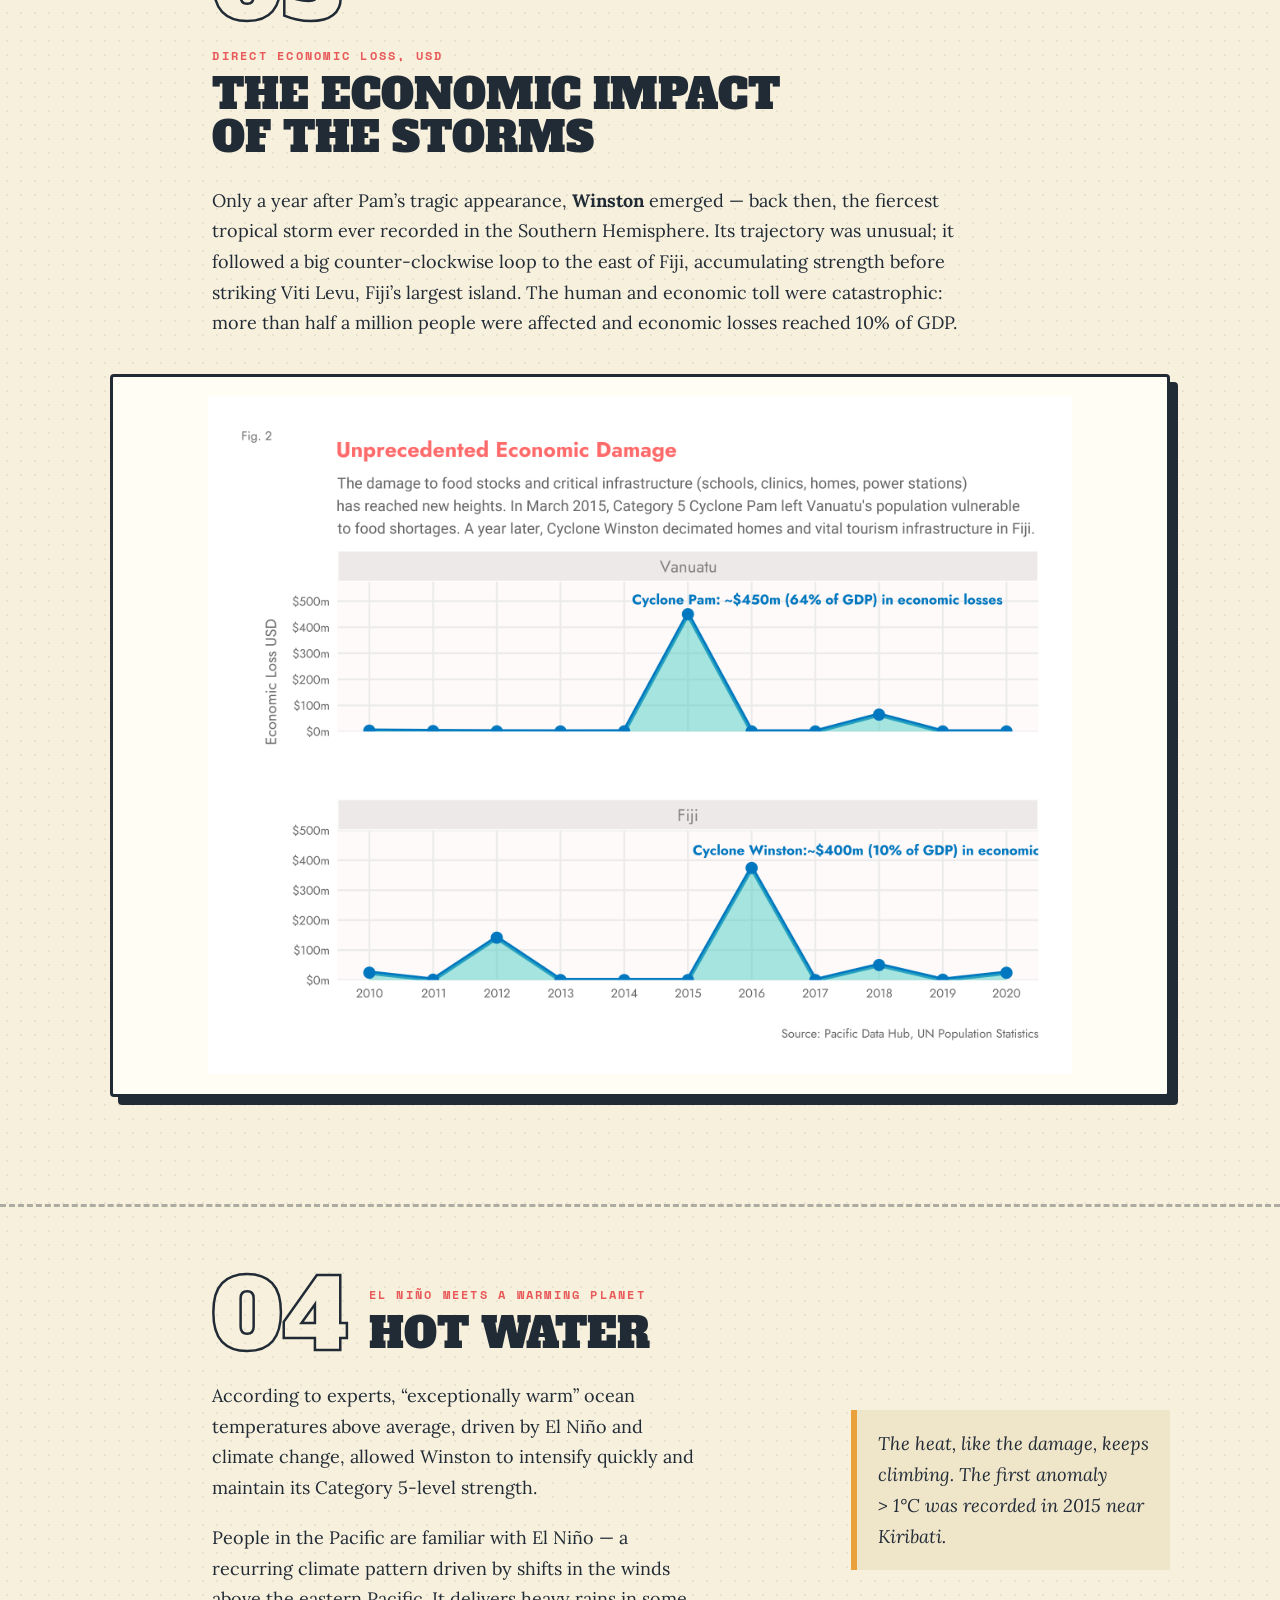
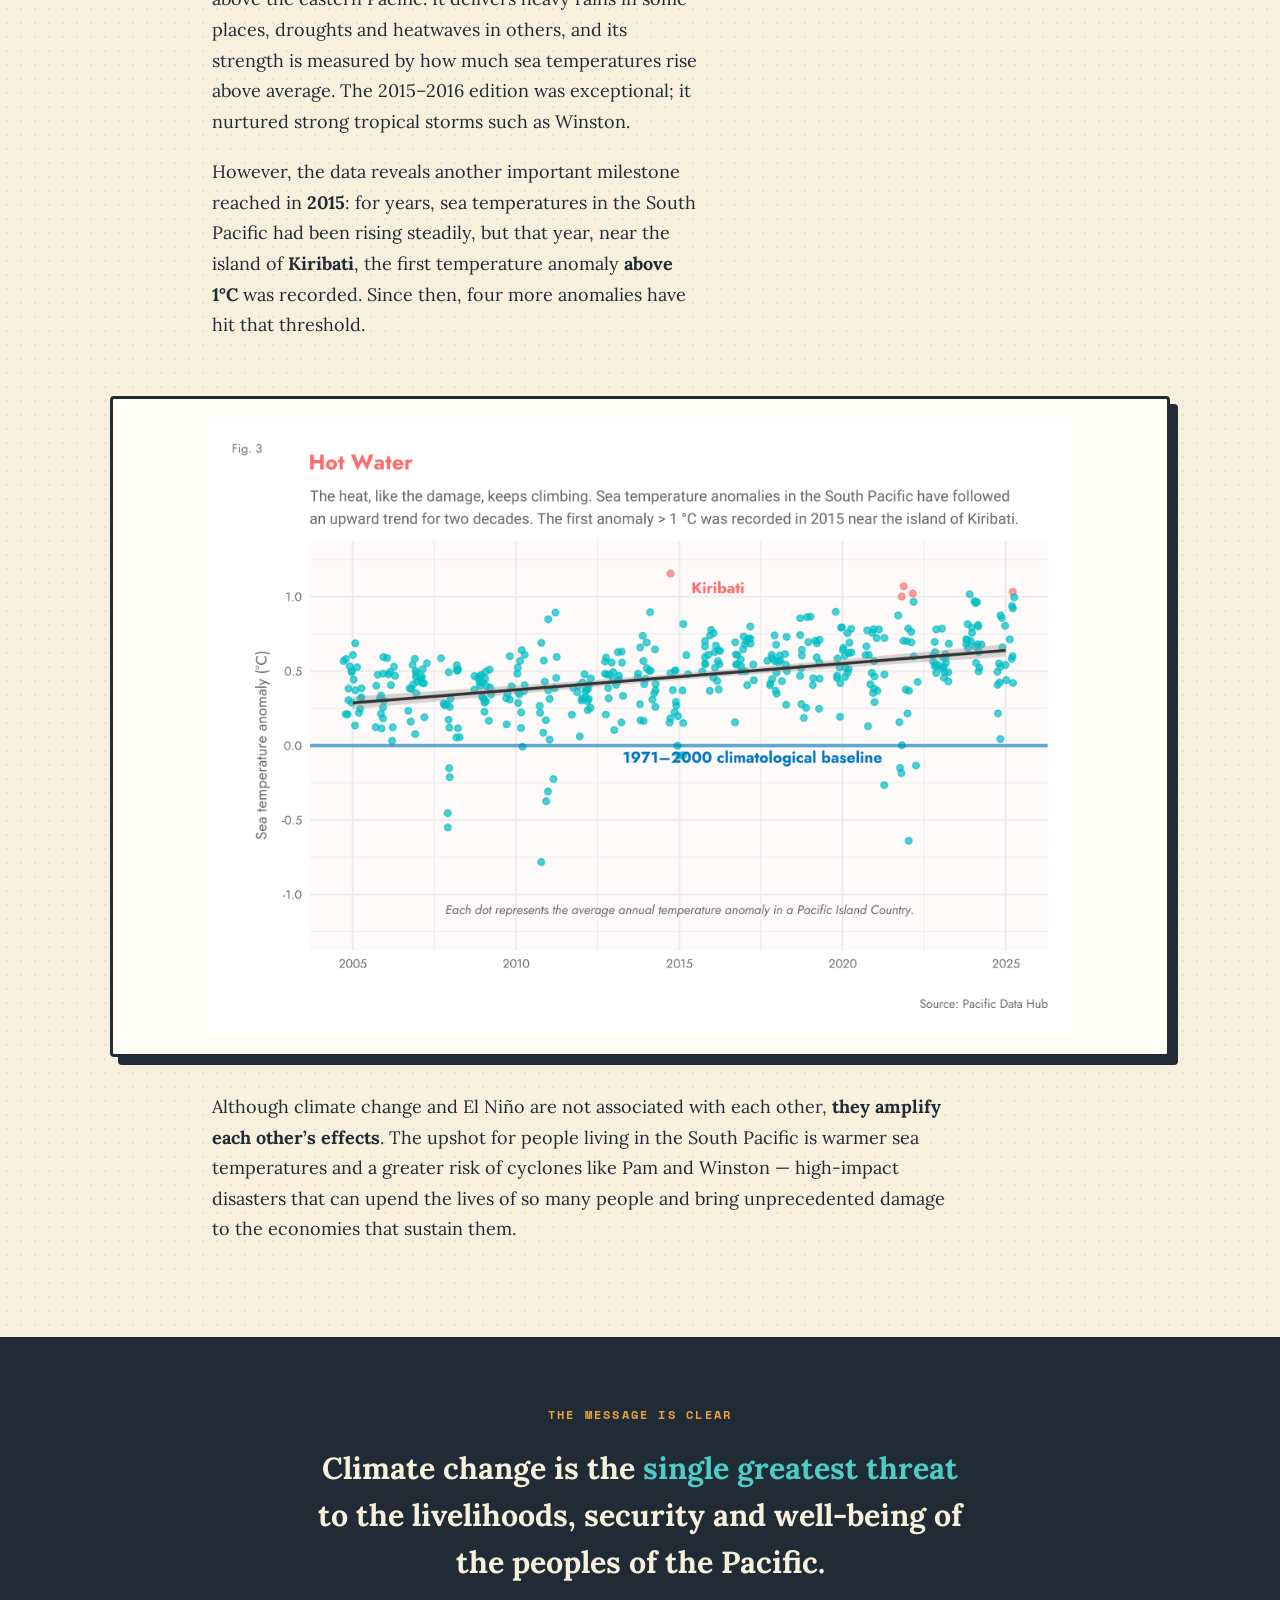
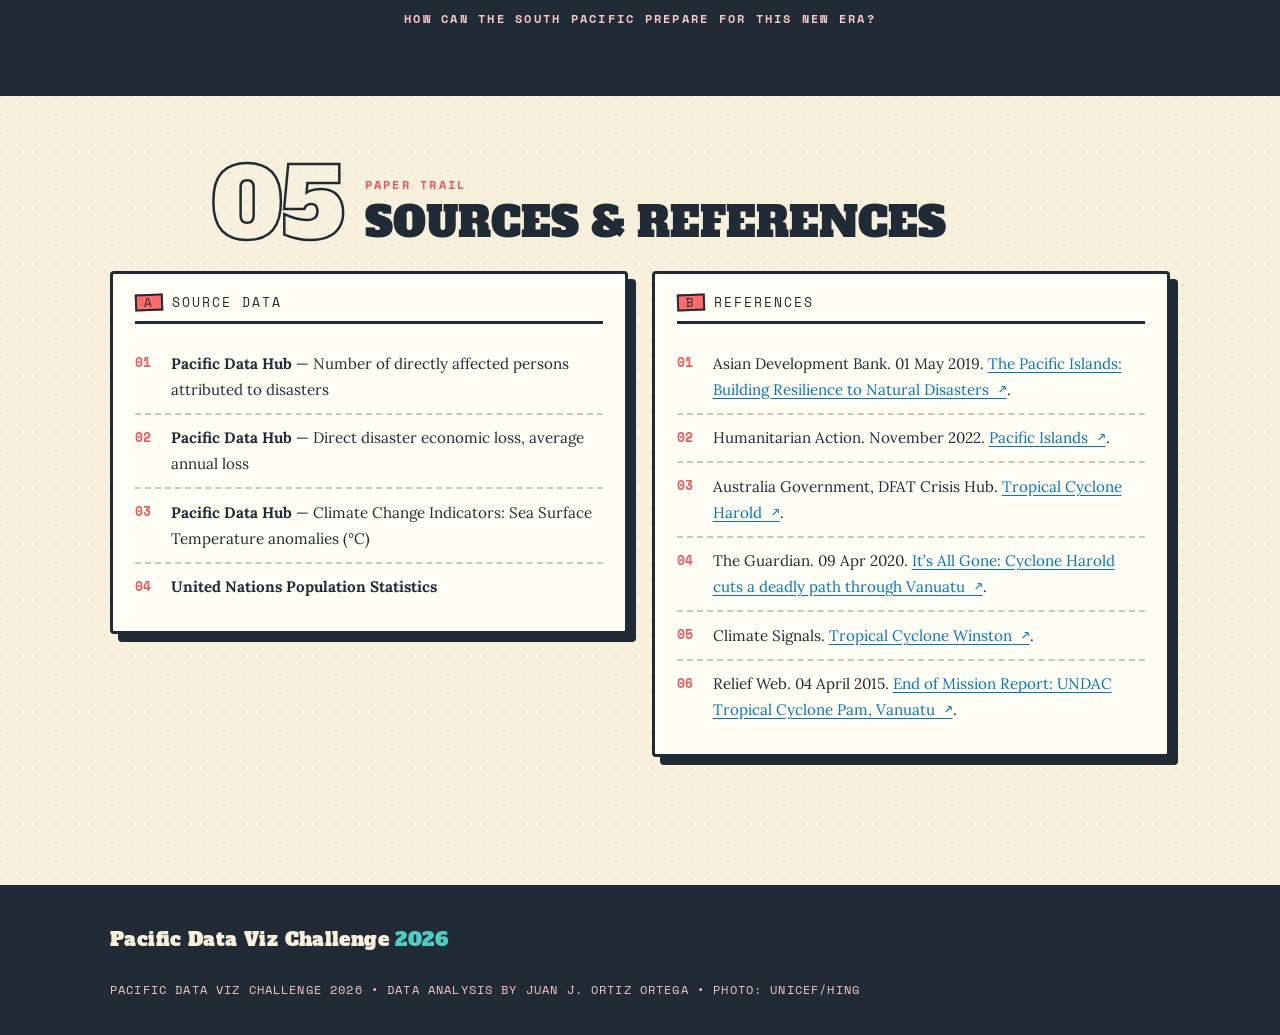
==== commit e1f421ef: "Simplify chart frames in web page Remove the figure-card header bar (Fig. N tag + title) and the cap" ====
--- a/web/index.html
+++ b/web/index.html
@@ -79,16 +79,8 @@
         <p>Statistics from the <a class="wavy" href="https://pacificdata.org" target="_blank" rel="noopener">Pacific Data Hub</a> show that, during the last decade, disasters affecting large proportions of the population across <strong>Melanesia</strong> and <strong>Micronesia</strong> have become more frequent. Tuvalu and Tonga in Polynesia reflect this new pattern too. The arrival of Cyclone Pam in 2015 seemed to mark the beginning of <strong>a new era</strong> of more frequent and devastating disasters &mdash; a growing challenge as regional economies struggle to recover.</p>
 
         <article class="card figure-card">
-          <div class="fig-head">
-            <span class="fig-tag">Fig. 1</span>
-            <h3>Pacific Disasters: A New Era</h3>
-          </div>
           <figure>
             <img src="img/fig1_new_era.png" alt="Chart: since 2015, most Pacific countries have experienced at least one disaster affecting 25% or more of their population, highlighted in teal" width="4200" height="3600" loading="lazy" decoding="async">
-            <figcaption>
-              <span>Since 2015, most Pacific countries have experienced at least one disaster affecting 25% or more of their population (highlighted).</span>
-              <span>Source: Pacific Data Hub</span>
-            </figcaption>
           </figure>
         </article>
       </div>
@@ -106,16 +98,8 @@
         </div>
         <p>Only a year after Pam&rsquo;s tragic appearance, <strong>Winston</strong> emerged &mdash; back then, the fiercest tropical storm ever recorded in the Southern Hemisphere. Its trajectory was unusual; it followed a big counter-clockwise loop to the east of Fiji, accumulating strength before striking Viti Levu, Fiji&rsquo;s largest island. The human and economic toll were catastrophic: more than half a million people were affected and economic losses reached 10% of GDP.</p>
         <article class="card figure-card">
-          <div class="fig-head">
-            <span class="fig-tag">Fig. 2</span>
-            <h3>Unprecedented Economic Damage</h3>
-          </div>
           <figure>
             <img src="img/fig2_economic.png" alt="Chart: economic losses from disasters in Vanuatu and Fiji, with Cyclone Pam at about $450 million (64% of GDP) and Cyclone Winston at about $400 million (10% of GDP) annotated" width="4200" height="3300" loading="lazy" decoding="async">
-            <figcaption>
-              <span>Cyclone Pam: ~$450m (64% of GDP) in Vanuatu. Cyclone Winston: ~$400m (10% of GDP) in Fiji.</span>
-              <span>Source: Pacific Data Hub, UN Population Statistics</span>
-            </figcaption>
           </figure>
         </article>
       </div>
@@ -143,16 +127,8 @@
         </div>
 
         <article class="card figure-card">
-          <div class="fig-head">
-            <span class="fig-tag">Fig. 3</span>
-            <h3>Hot Water</h3>
-          </div>
           <figure>
             <img src="img/fig3_hot_water.png" alt="Scatter plot of sea surface temperature anomalies in the South Pacific from 1971 to 2023, showing an upward trend, with the first anomaly above 1 degree Celsius in 2015 near Kiribati annotated" width="4200" height="3000" loading="lazy" decoding="async">
-            <figcaption>
-              <span>Sea temperature anomalies in the South Pacific have followed an upward trend for two decades. Each dot is a country&rsquo;s average annual anomaly vs. the 1971&ndash;2000 baseline.</span>
-              <span>Source: Pacific Data Hub</span>
-            </figcaption>
           </figure>
         </article>
 
--- a/web/styles.css
+++ b/web/styles.css
@@ -311,45 +311,12 @@
 /* ---------- Figure cards ---------- */
 
 .figure-card { margin-block: 2.2rem; }
-.figure-card .fig-head {
-  display: flex;
-  align-items: center;
-  justify-content: space-between;
-  gap: 1rem;
-  flex-wrap: wrap;
-  padding: 0.9rem 1.2rem;
-  border-bottom: var(--border);
-  background: var(--paper-2);
-}
-.fig-tag {
-  font-family: var(--font-mono);
-  font-weight: 700;
-  font-size: 0.75rem;
-  letter-spacing: 0.14em;
-  text-transform: uppercase;
-  background: var(--ink);
-  color: var(--paper);
-  padding: 0.25rem 0.6rem;
-  transform: rotate(-2deg);
-}
-.fig-head h3 { margin: 0; font-size: clamp(1.15rem, 2.4vw, 1.6rem); text-transform: uppercase; }
 .figure-card figure { margin: 0; padding: 1.2rem; }
 /* single frame: the card border only — no inner border on the chart itself */
 .figure-card figure img {
   width: 85%;
   margin-inline: auto;
   background: #fff;
-}
-.figure-card figcaption {
-  font-family: var(--font-mono);
-  font-size: 0.75rem;
-  letter-spacing: 0.04em;
-  color: var(--ink-soft);
-  padding-top: 0.8rem;
-  display: flex;
-  justify-content: space-between;
-  gap: 1rem;
-  flex-wrap: wrap;
 }
 
 /* ---------- Quote banner ---------- */
